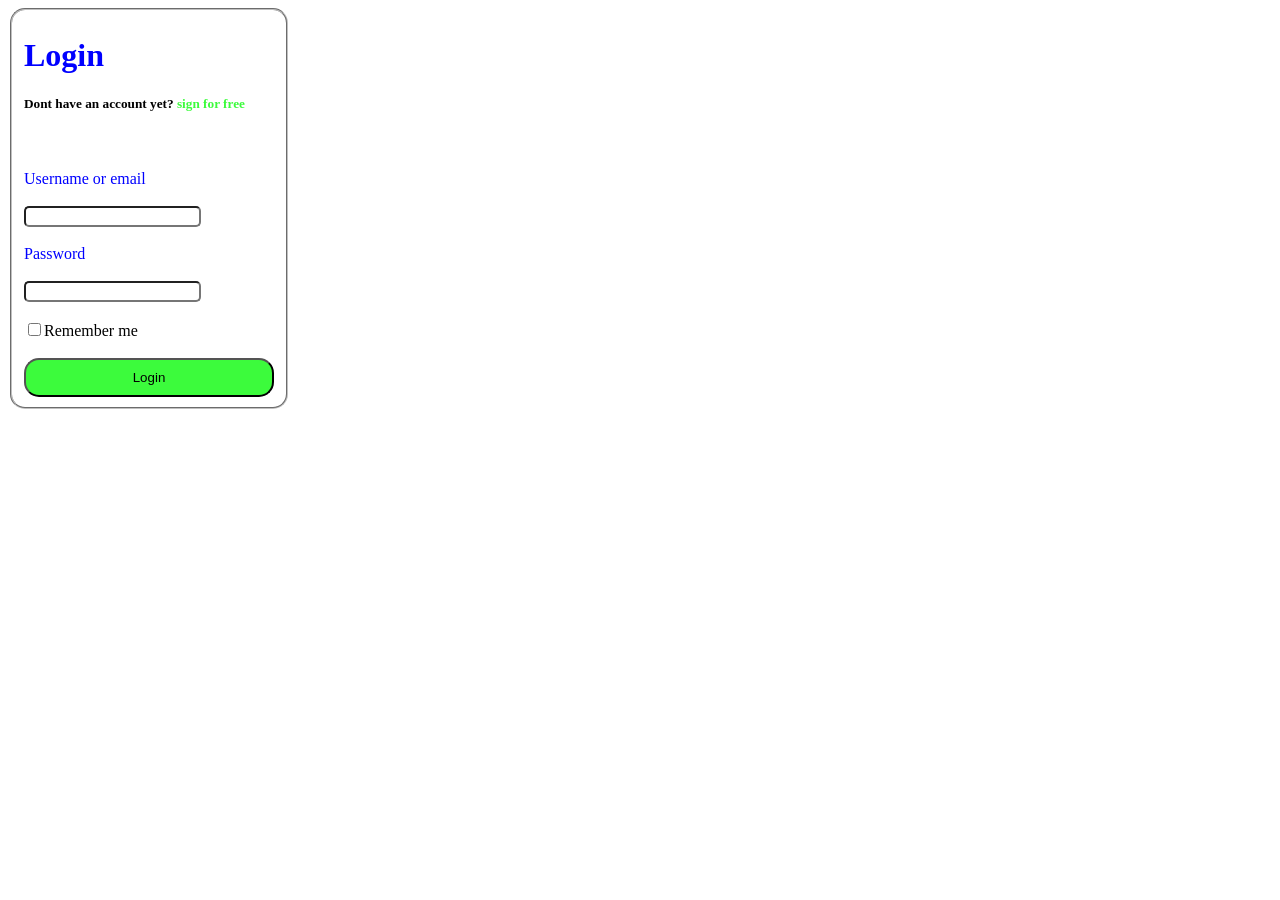
==== index.html @ 4f33f74e "gutsss" ====
<!DOCTYPE html>
<html lang="en">
<head>
    <meta charset="UTF-8">
    <meta name="viewport" content="width=device-width, initial-scale=1.0">
    <title>githubb</title>
</head>
<body>
     <div>
        <fieldset style="border-radius: 15px; margin-right: 85% ;">
            <div>
            <h1 style="color: blue;">Login</h1>
            <h5>Dont have an account yet? <span style="color: rgb(60, 251, 60) ;">sign for free</span></h5><br><br>
            <label style="color: blue;">Username or email</label><br><br>
            <input type="email" style="border-radius: 5px;"><br><br>
            <label style="color: blue;">Password</label><br><br>
            <input type="password" style="border-radius: 5px;"><br><br>
            <input type="checkbox">Remember me<br><br>
            <button style="background-color: rgb(60, 251, 60); padding: 10px; border: 10%; border-radius: 15px; width: 250px;">Login           </button>
            </div>
        </fieldset>
     </div>
</body>
</html>
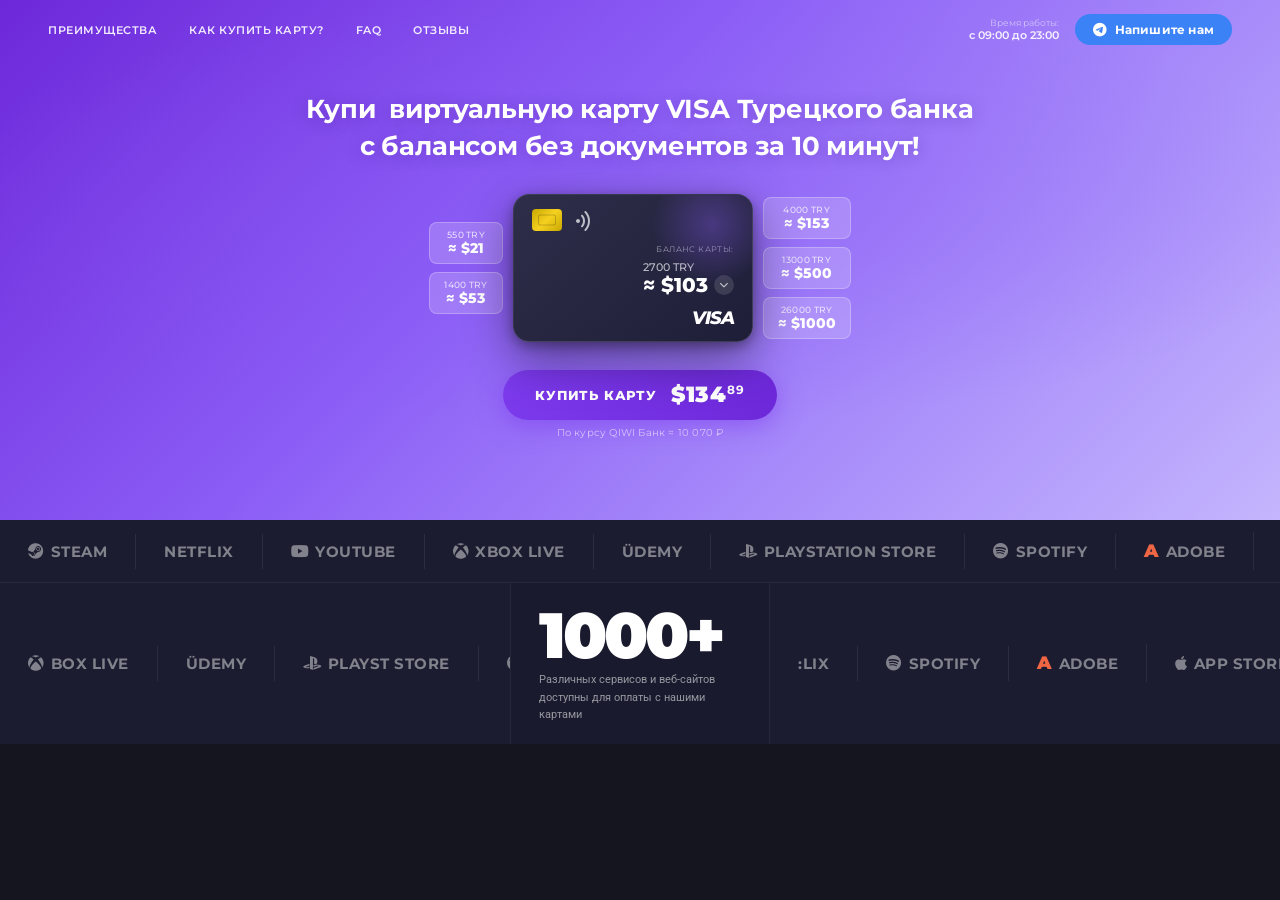
==== commit 0207084f: "guttd" ====
--- a/index.html
+++ b/index.html
@@ -1,24 +1,181 @@
 <!DOCTYPE html>
-<html lang="en">
+<html lang="ru">
 <head>
-    <meta charset="UTF-8">
-    <meta name="viewport" content="width=device-width, initial-scale=1.0">
-    <title>githubb</title>
+  <meta charset="UTF-8" />
+  <meta name="viewport" content="width=device-width, initial-scale=1.0" />
+  <title>Виртуальная карта VISA</title>
+  <link rel="stylesheet" href="index.css" />
+  <link href="https://fonts.googleapis.com/css2?family=Montserrat:wght@400;500;600;700;800&family=Roboto:wght@400;500;700&display=swap" rel="stylesheet" />
+  <!-- Icons via CDN -->
+  <link rel="stylesheet" href="https://cdnjs.cloudflare.com/ajax/libs/font-awesome/6.5.0/css/all.min.css" />
 </head>
 <body>
-     <div>
-        <fieldset style="border-radius: 15px; margin-right: 85% ;">
-            <div>
-            <h1 style="color: blue;">Login</h1>
-            <h5>Dont have an account yet? <span style="color: rgb(60, 251, 60) ;">sign for free</span></h5><br><br>
-            <label style="color: blue;">Username or email</label><br><br>
-            <input type="email" style="border-radius: 5px;"><br><br>
-            <label style="color: blue;">Password</label><br><br>
-            <input type="password" style="border-radius: 5px;"><br><br>
-            <input type="checkbox">Remember me<br><br>
-            <button style="background-color: rgb(60, 251, 60); padding: 10px; border: 10%; border-radius: 15px; width: 250px;">Login           </button>
+
+  <!-- ===== NAVBAR ===== -->
+  <header class="navbar">
+    <nav class="nav-links">
+      <a href="#">ПРЕИМУЩЕСТВА</a>
+      <a href="#">КАК КУПИТЬ КАРТУ?</a>
+      <a href="#">FAQ</a>
+      <a href="#">ОТЗЫВЫ</a>
+    </nav>
+    <div class="nav-right">
+      <div class="work-hours">
+        <span class="work-label">Время работы:</span>
+        <span class="work-time">с 09:00 до 23:00</span>
+      </div>
+      <a href="#" class="tg-btn">
+        <i class="fab fa-telegram-plane"></i>
+        Напишите нам
+      </a>
+    </div>
+  </header>
+
+  <!-- ===== HERO SECTION ===== -->
+  <section class="hero">
+    <div class="hero-content">
+      <h1 class="hero-title">
+        Купи&nbsp; виртуальную карту VISA Турецкого банка<br />
+        с балансом без документов за 10 минут!
+      </h1>
+
+      <!-- Card Widget -->
+      <div class="card-widget">
+        <!-- Balance Pill Options LEFT -->
+        <div class="balance-options left-options">
+          <div class="balance-pill">
+            <span class="try">550 TRY</span>
+            <span class="usd">≈ $21</span>
+          </div>
+          <div class="balance-pill">
+            <span class="try">1400 TRY</span>
+            <span class="usd">≈ $53</span>
+          </div>
+        </div>
+
+        <!-- Card Visual -->
+        <div class="card-visual">
+          <div class="card-chip-wave">
+            <div class="chip"></div>
+            <div class="wave-icon">
+              <i class="fas fa-wifi"></i>
             </div>
-        </fieldset>
-     </div>
+          </div>
+          <div class="card-balance-display">
+            <span class="balance-label">Баланс карты:</span>
+            <div class="balance-amount">
+              <span class="balance-try">2700 TRY</span>
+              <div class="balance-usd-row">
+                <span class="balance-usd">≈ $103</span>
+                <button class="dropdown-btn"><i class="fas fa-chevron-down"></i></button>
+              </div>
+            </div>
+          </div>
+          <div class="card-logo">
+            <span class="visa-text">VISA</span>
+          </div>
+        </div>
+
+        <!-- Balance Pill Options RIGHT -->
+        <div class="balance-options right-options">
+          <div class="balance-pill">
+            <span class="try">4000 TRY</span>
+            <span class="usd">≈ $153</span>
+          </div>
+          <div class="balance-pill">
+            <span class="try">13000 TRY</span>
+            <span class="usd">≈ $500</span>
+          </div>
+          <div class="balance-pill">
+            <span class="try">26000 TRY</span>
+            <span class="usd">≈ $1000</span>
+          </div>
+        </div>
+      </div>
+
+      <!-- Buy Button -->
+      <div class="buy-section">
+        <button class="buy-btn">
+          КУПИТЬ КАРТУ
+          <span class="btn-price">$134<sup>89</sup></span>
+        </button>
+        <p class="exchange-note">По курсу QIWI Банк ≈ 10 070 ₽</p>
+      </div>
+    </div>
+  </section>
+
+  <!-- ===== MARQUEE + STATS SECTION ===== -->
+  <section class="brands-section">
+    <!-- Top Marquee Row -->
+    <div class="marquee-wrapper top-marquee">
+      <div class="marquee-track">
+        <span class="brand-item"><i class="fab fa-steam"></i> STEAM</span>
+        <span class="brand-item"><strong>NETFLIX</strong></span>
+        <span class="brand-item"><i class="fab fa-youtube"></i> YouTube</span>
+        <span class="brand-item"><i class="fab fa-xbox"></i> XBOX LIVE</span>
+        <span class="brand-item">Üdemy</span>
+        <span class="brand-item"><i class="fab fa-playstation"></i> PlayStation Store</span>
+        <span class="brand-item"><i class="fab fa-spotify"></i> Spotify</span>
+        <span class="brand-item"><span class="adobe-a">A</span> Adobe</span>
+        <span class="brand-item">· · ·</span>
+        <!-- Duplicate for seamless loop -->
+        <span class="brand-item"><i class="fab fa-steam"></i> STEAM</span>
+        <span class="brand-item"><strong>NETFLIX</strong></span>
+        <span class="brand-item"><i class="fab fa-youtube"></i> YouTube</span>
+        <span class="brand-item"><i class="fab fa-xbox"></i> XBOX LIVE</span>
+        <span class="brand-item">Üdemy</span>
+        <span class="brand-item"><i class="fab fa-playstation"></i> PlayStation Store</span>
+        <span class="brand-item"><i class="fab fa-spotify"></i> Spotify</span>
+        <span class="brand-item"><span class="adobe-a">A</span> Adobe</span>
+      </div>
+    </div>
+
+    <!-- Middle content row -->
+    <div class="middle-row">
+      <!-- Bottom Marquee LEFT -->
+      <div class="marquee-wrapper bottom-marquee left-half">
+        <div class="marquee-track reverse">
+          <span class="brand-item"><i class="fab fa-xbox"></i> BOX LIVE</span>
+          <span class="brand-item">Üdemy</span>
+          <span class="brand-item"><i class="fab fa-playstation"></i> PlaySt Store</span>
+          <span class="brand-item"><i class="fab fa-spotify"></i> Spotify</span>
+          <span class="brand-item"><span class="adobe-a">A</span> Adobe</span>
+          <span class="brand-item"><i class="fab fa-xbox"></i> BOX LIVE</span>
+          <span class="brand-item">Üdemy</span>
+          <span class="brand-item"><i class="fab fa-playstation"></i> PlaySt Store</span>
+          <span class="brand-item"><i class="fab fa-spotify"></i> Spotify</span>
+          <span class="brand-item"><span class="adobe-a">A</span> Adobe</span>
+        </div>
+      </div>
+
+      <!-- Stats block CENTER -->
+      <div class="stats-block">
+        <div class="stats-number">1000+</div>
+        <div class="stats-text">
+          Различных сервисов и веб-сайтов<br />
+          доступны для оплаты с нашими<br />
+          картами
+        </div>
+      </div>
+
+      <!-- Bottom Marquee RIGHT -->
+      <div class="marquee-wrapper bottom-marquee right-half">
+        <div class="marquee-track">
+          <span class="brand-item"><strong>:LIX</strong></span>
+          <span class="brand-item"><i class="fab fa-spotify"></i> Spotify</span>
+          <span class="brand-item"><span class="adobe-a">A</span> Adobe</span>
+          <span class="brand-item"><i class="fab fa-apple"></i> App Store</span>
+          <span class="brand-item">coursera</span>
+          <span class="brand-item"><strong>:LIX</strong></span>
+          <span class="brand-item"><i class="fab fa-spotify"></i> Spotify</span>
+          <span class="brand-item"><span class="adobe-a">A</span> Adobe</span>
+          <span class="brand-item"><i class="fab fa-apple"></i> App Store</span>
+          <span class="brand-item">coursera</span>
+        </div>
+      </div>
+    </div>
+
+  </section>
+
 </body>
 </html>
--- a/index.css
+++ b/index.css
@@ -0,0 +1,565 @@
+/* ============================================================
+   ROOT VARIABLES
+   ============================================================ */
+:root {
+  --purple-start: #7c3aed;
+  --purple-mid: #8b5cf6;
+  --purple-end: #a78bfa;
+  --hero-bg-start: #6d28d9;
+  --hero-bg-end: #8b5cf6;
+  --dark-bg: #1a1a2e;
+  --darker-bg: #15151f;
+  --card-bg: #2d2d44;
+  --card-border: rgba(255,255,255,0.08);
+  --pill-bg: rgba(255,255,255,0.18);
+  --pill-border: rgba(255,255,255,0.25);
+  --text-white: #ffffff;
+  --text-muted: rgba(255,255,255,0.65);
+  --accent-violet: #7c3aed;
+  --btn-purple: #7c3aed;
+  --tg-blue: #3b82f6;
+  --font-main: 'Montserrat', sans-serif;
+  --font-body: 'Roboto', sans-serif;
+}
+
+/* ============================================================
+   RESET & BASE
+   ============================================================ */
+*, *::before, *::after {
+  margin: 0;
+  padding: 0;
+  box-sizing: border-box;
+}
+
+html, body {
+  width: 100%;
+  overflow-x: hidden;
+  font-family: var(--font-main);
+  background: var(--darker-bg);
+  color: var(--text-white);
+}
+
+a {
+  text-decoration: none;
+  color: inherit;
+}
+
+/* ============================================================
+   NAVBAR
+   ============================================================ */
+.navbar {
+  display: flex;
+  align-items: center;
+  justify-content: space-between;
+  padding: 14px 48px;
+  background: transparent;
+  position: absolute;
+  top: 0;
+  left: 0;
+  right: 0;
+  z-index: 100;
+}
+
+.nav-links {
+  display: flex;
+  align-items: center;
+  gap: 32px;
+}
+
+.nav-links a {
+  font-size: 11px;
+  font-weight: 600;
+  letter-spacing: 0.5px;
+  color: rgba(255,255,255,0.9);
+  transition: color 0.2s;
+  white-space: nowrap;
+}
+
+.nav-links a:hover {
+  color: #fff;
+}
+
+.nav-right {
+  display: flex;
+  align-items: center;
+  gap: 16px;
+}
+
+.work-hours {
+  display: flex;
+  flex-direction: column;
+  align-items: flex-end;
+  font-size: 10px;
+}
+
+.work-label {
+  color: rgba(255,255,255,0.55);
+  font-size: 9px;
+}
+
+.work-time {
+  color: rgba(255,255,255,0.9);
+  font-weight: 600;
+  font-size: 11px;
+}
+
+.tg-btn {
+  display: flex;
+  align-items: center;
+  gap: 7px;
+  background: var(--tg-blue);
+  color: #fff;
+  font-size: 12px;
+  font-weight: 700;
+  padding: 8px 18px;
+  border-radius: 30px;
+  letter-spacing: 0.2px;
+  transition: background 0.2s, transform 0.15s;
+}
+
+.tg-btn:hover {
+  background: #2563eb;
+  transform: translateY(-1px);
+}
+
+.tg-btn .fab {
+  font-size: 14px;
+}
+
+/* ============================================================
+   HERO SECTION
+   ============================================================ */
+.hero {
+  min-height: 520px;
+  background: linear-gradient(135deg, #6d28d9 0%, #8b5cf6 40%, #a78bfa 70%, #c4b5fd 100%);
+  display: flex;
+  align-items: center;
+  justify-content: center;
+  padding-top: 70px;
+  padding-bottom: 60px;
+  position: relative;
+  overflow: hidden;
+}
+
+/* Subtle radial glow overlay */
+.hero::before {
+  content: '';
+  position: absolute;
+  inset: 0;
+  background: radial-gradient(ellipse 80% 60% at 50% 40%, rgba(139,92,246,0.35) 0%, transparent 70%);
+  pointer-events: none;
+}
+
+.hero-content {
+  display: flex;
+  flex-direction: column;
+  align-items: center;
+  gap: 28px;
+  position: relative;
+  z-index: 2;
+}
+
+/* ---- TITLE ---- */
+.hero-title {
+  font-size: 26px;
+  font-weight: 700;
+  text-align: center;
+  color: #fff;
+  line-height: 1.45;
+  max-width: 680px;
+  text-shadow: 0 2px 16px rgba(60,10,120,0.25);
+  letter-spacing: -0.2px;
+}
+
+/* ============================================================
+   CARD WIDGET
+   ============================================================ */
+.card-widget {
+  display: flex;
+  align-items: center;
+  gap: 10px;
+}
+
+/* ---- BALANCE PILLS ---- */
+.balance-options {
+  display: flex;
+  flex-direction: column;
+  gap: 8px;
+}
+
+.balance-pill {
+  display: flex;
+  flex-direction: column;
+  align-items: center;
+  background: var(--pill-bg);
+  border: 1px solid var(--pill-border);
+  border-radius: 8px;
+  padding: 6px 14px;
+  cursor: pointer;
+  transition: background 0.2s, border-color 0.2s;
+  min-width: 72px;
+}
+
+.balance-pill:hover {
+  background: rgba(255,255,255,0.28);
+  border-color: rgba(255,255,255,0.5);
+}
+
+.balance-pill .try {
+  font-size: 9px;
+  color: rgba(255,255,255,0.75);
+  font-weight: 500;
+  letter-spacing: 0.3px;
+}
+
+.balance-pill .usd {
+  font-size: 14px;
+  font-weight: 800;
+  color: #fff;
+  line-height: 1.2;
+}
+
+/* ---- CARD VISUAL ---- */
+.card-visual {
+  width: 240px;
+  height: 148px;
+  background: linear-gradient(140deg, #2e2e4a 0%, #1e1e38 100%);
+  border-radius: 16px;
+  border: 1px solid rgba(255,255,255,0.10);
+  box-shadow: 0 16px 48px rgba(0,0,0,0.45), 0 4px 12px rgba(0,0,0,0.3);
+  display: flex;
+  flex-direction: column;
+  justify-content: space-between;
+  padding: 14px 18px 12px;
+  position: relative;
+  overflow: hidden;
+  flex-shrink: 0;
+}
+
+/* Decorative glow inside card */
+.card-visual::before {
+  content: '';
+  position: absolute;
+  top: -30px;
+  right: -20px;
+  width: 120px;
+  height: 120px;
+  background: radial-gradient(circle, rgba(139,92,246,0.35) 0%, transparent 70%);
+  pointer-events: none;
+}
+
+.card-chip-wave {
+  display: flex;
+  align-items: center;
+  gap: 10px;
+}
+
+.chip {
+  width: 30px;
+  height: 22px;
+  background: linear-gradient(135deg, #c8a800 0%, #f5d020 50%, #c8a800 100%);
+  border-radius: 4px;
+  position: relative;
+}
+
+.chip::after {
+  content: '';
+  position: absolute;
+  top: 50%;
+  left: 50%;
+  transform: translate(-50%, -50%);
+  width: 60%;
+  height: 50%;
+  border: 1px solid rgba(0,0,0,0.2);
+  border-radius: 2px;
+}
+
+.wave-icon {
+  color: rgba(255,255,255,0.7);
+  font-size: 16px;
+  transform: rotate(90deg);
+}
+
+/* Card balance */
+.card-balance-display {
+  display: flex;
+  flex-direction: column;
+  align-items: flex-end;
+  gap: 2px;
+}
+
+.balance-label {
+  font-size: 8px;
+  color: rgba(255,255,255,0.55);
+  text-transform: uppercase;
+  letter-spacing: 0.4px;
+}
+
+.balance-try {
+  font-size: 11px;
+  color: rgba(255,255,255,0.7);
+  font-weight: 500;
+}
+
+.balance-usd-row {
+  display: flex;
+  align-items: center;
+  gap: 6px;
+}
+
+.balance-usd {
+  font-size: 20px;
+  font-weight: 800;
+  color: #fff;
+  line-height: 1;
+}
+
+.dropdown-btn {
+  background: rgba(255,255,255,0.12);
+  border: none;
+  border-radius: 50%;
+  width: 20px;
+  height: 20px;
+  display: flex;
+  align-items: center;
+  justify-content: center;
+  cursor: pointer;
+  color: rgba(255,255,255,0.7);
+  font-size: 9px;
+  transition: background 0.2s;
+}
+
+.dropdown-btn:hover {
+  background: rgba(255,255,255,0.22);
+}
+
+/* VISA logo */
+.card-logo {
+  display: flex;
+  justify-content: flex-end;
+}
+
+.visa-text {
+  font-family: 'Montserrat', sans-serif;
+  font-size: 18px;
+  font-weight: 800;
+  color: #fff;
+  letter-spacing: -1px;
+  font-style: italic;
+}
+
+/* ============================================================
+   BUY BUTTON
+   ============================================================ */
+.buy-section {
+  display: flex;
+  flex-direction: column;
+  align-items: center;
+  gap: 6px;
+}
+
+.buy-btn {
+  display: flex;
+  align-items: center;
+  gap: 14px;
+  background: linear-gradient(90deg, #7c3aed, #6d28d9);
+  color: #fff;
+  font-family: var(--font-main);
+  font-size: 13px;
+  font-weight: 800;
+  letter-spacing: 0.8px;
+  border: none;
+  border-radius: 30px;
+  padding: 14px 32px;
+  cursor: pointer;
+  box-shadow: 0 6px 24px rgba(124,58,237,0.55);
+  transition: transform 0.18s, box-shadow 0.18s;
+}
+
+.buy-btn:hover {
+  transform: translateY(-2px);
+  box-shadow: 0 10px 32px rgba(124,58,237,0.7);
+}
+
+.btn-price {
+  font-size: 22px;
+  font-weight: 900;
+  line-height: 1;
+}
+
+.btn-price sup {
+  font-size: 12px;
+  vertical-align: super;
+  font-weight: 700;
+}
+
+.exchange-note {
+  font-size: 10px;
+  color: rgba(255,255,255,0.6);
+  letter-spacing: 0.2px;
+}
+
+/* ============================================================
+   BRANDS / MARQUEE SECTION
+   ============================================================ */
+.brands-section {
+  background: #1a1a2e;
+  padding: 0;
+  overflow: hidden;
+}
+
+/* ---- MARQUEE WRAPPER ---- */
+.marquee-wrapper {
+  width: 100%;
+  overflow: hidden;
+  padding: 12px 0;
+  background: #1c1c30;
+}
+
+/* ---- TOP MARQUEE ---- */
+.top-marquee {
+  border-bottom: 1px solid rgba(255,255,255,0.06);
+}
+
+/* ---- MARQUEE TRACK ---- */
+.marquee-track {
+  display: flex;
+  align-items: center;
+  gap: 0;
+  white-space: nowrap;
+  animation: marquee-left 28s linear infinite;
+  width: max-content;
+}
+
+.marquee-track.reverse {
+  animation: marquee-right 26s linear infinite;
+}
+
+@keyframes marquee-left {
+  0%   { transform: translateX(0); }
+  100% { transform: translateX(-50%); }
+}
+
+@keyframes marquee-right {
+  0%   { transform: translateX(-50%); }
+  100% { transform: translateX(0); }
+}
+
+/* ---- BRAND ITEMS ---- */
+.brand-item {
+  display: inline-flex;
+  align-items: center;
+  gap: 6px;
+  padding: 8px 28px;
+  font-size: 15px;
+  font-weight: 700;
+  color: rgba(255,255,255,0.45);
+  letter-spacing: 0.5px;
+  border-right: 1px solid rgba(255,255,255,0.07);
+  text-transform: uppercase;
+  font-family: var(--font-main);
+  transition: color 0.2s;
+  cursor: default;
+}
+
+.brand-item:hover {
+  color: rgba(255,255,255,0.75);
+}
+
+.brand-item .fab {
+  font-size: 16px;
+}
+
+.adobe-a {
+  font-weight: 900;
+  font-size: 18px;
+  color: #e64;
+}
+
+/* ---- MIDDLE ROW ---- */
+.middle-row {
+  display: flex;
+  align-items: stretch;
+  min-height: 100px;
+}
+
+.left-half, .right-half {
+  flex: 1;
+  overflow: hidden;
+  background: #1c1c30;
+  display: flex;
+  align-items: center;
+}
+
+/* ---- STATS BLOCK ---- */
+.stats-block {
+  flex-shrink: 0;
+  width: 260px;
+  display: flex;
+  flex-direction: column;
+  align-items: flex-start;
+  justify-content: center;
+  padding: 20px 28px;
+  background: #1a1a2e;
+  border-left: 1px solid rgba(255,255,255,0.06);
+  border-right: 1px solid rgba(255,255,255,0.06);
+}
+
+.stats-number {
+  font-size: 64px;
+  font-weight: 900;
+  color: #fff;
+  line-height: 1;
+  letter-spacing: -3px;
+}
+
+.stats-text {
+  font-size: 11px;
+  color: rgba(255,255,255,0.55);
+  line-height: 1.6;
+  font-weight: 400;
+  margin-top: 4px;
+  font-family: var(--font-body);
+}
+
+/* ============================================================
+   RESPONSIVE (basic)
+   ============================================================ */
+@media (max-width: 860px) {
+  .navbar {
+    padding: 12px 20px;
+    flex-wrap: wrap;
+    gap: 10px;
+  }
+
+  .nav-links {
+    gap: 16px;
+  }
+
+  .hero-title {
+    font-size: 18px;
+    padding: 0 16px;
+  }
+
+  .card-widget {
+    flex-direction: column;
+    align-items: center;
+  }
+
+  .balance-options {
+    flex-direction: row;
+  }
+
+  .left-options, .right-options {
+    flex-direction: row;
+  }
+
+  .stats-block {
+    width: 200px;
+    padding: 14px 16px;
+  }
+
+  .stats-number {
+    font-size: 44px;
+  }
+}
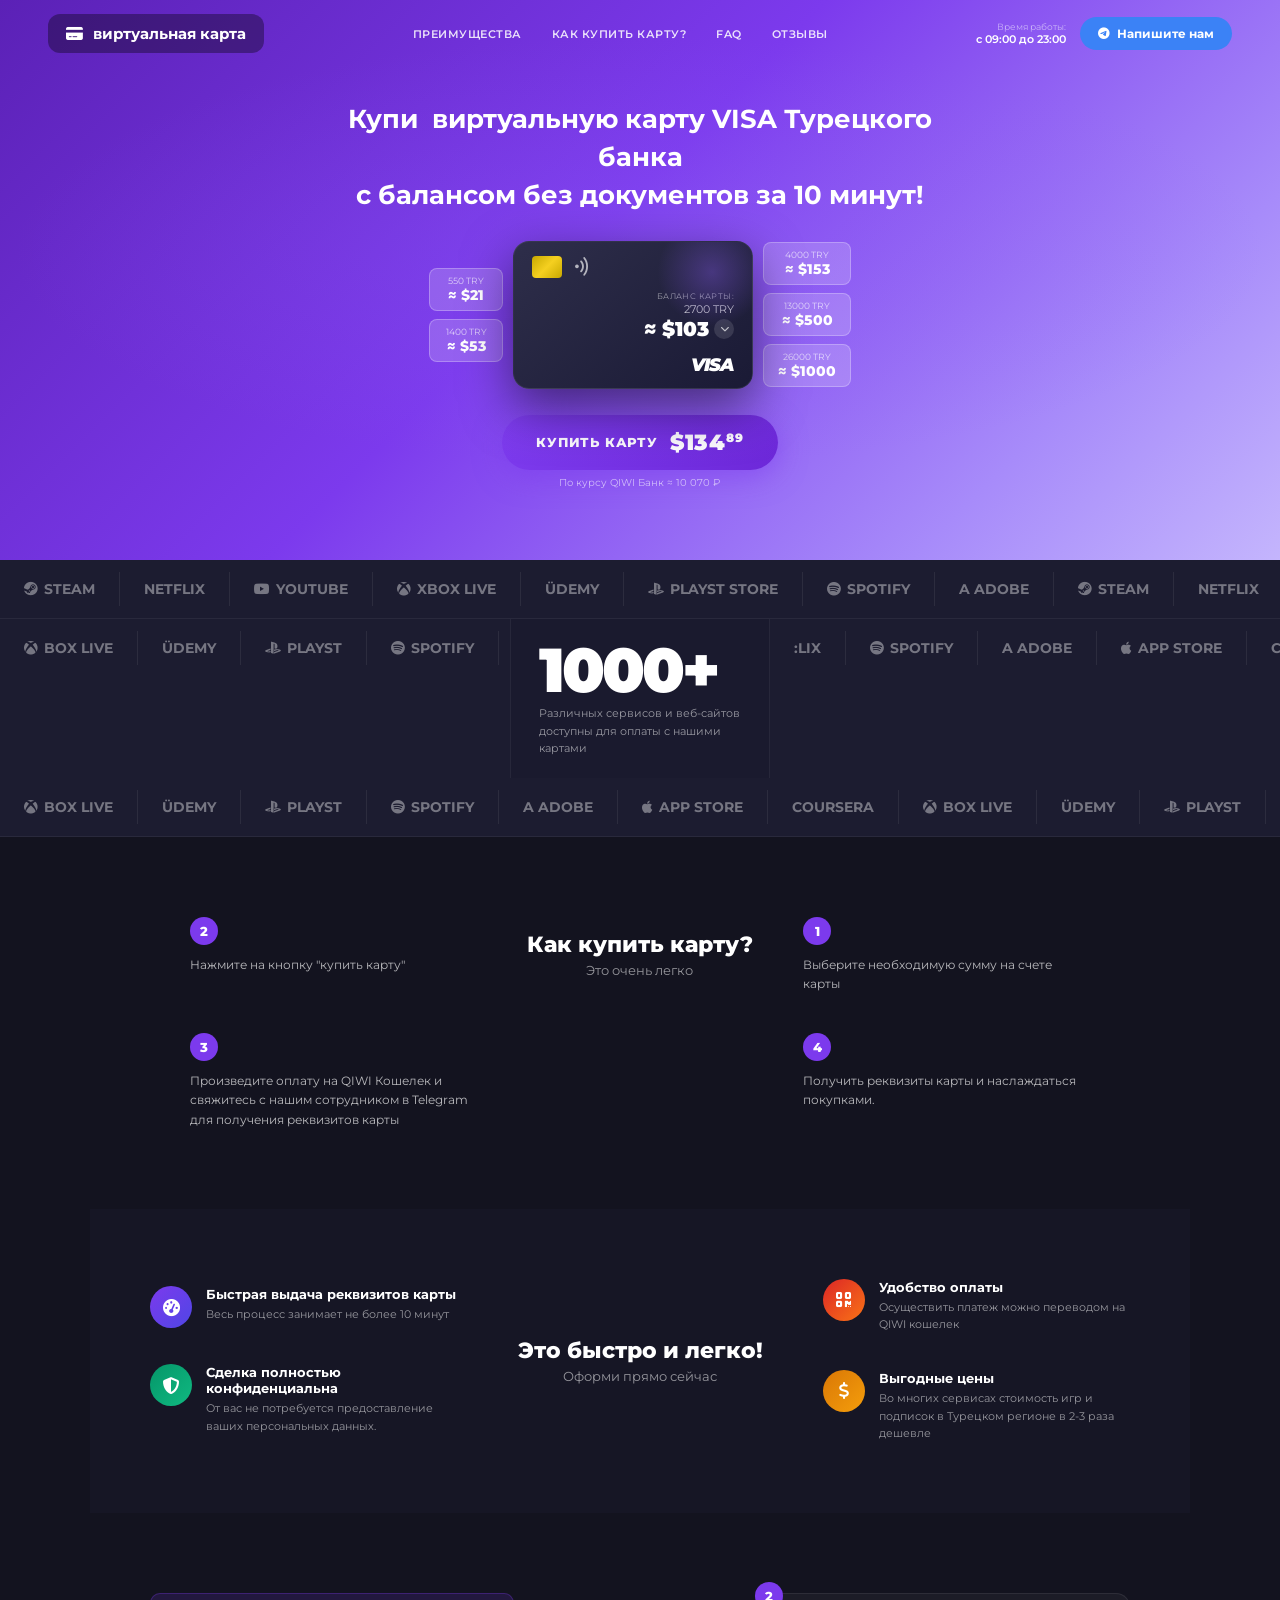
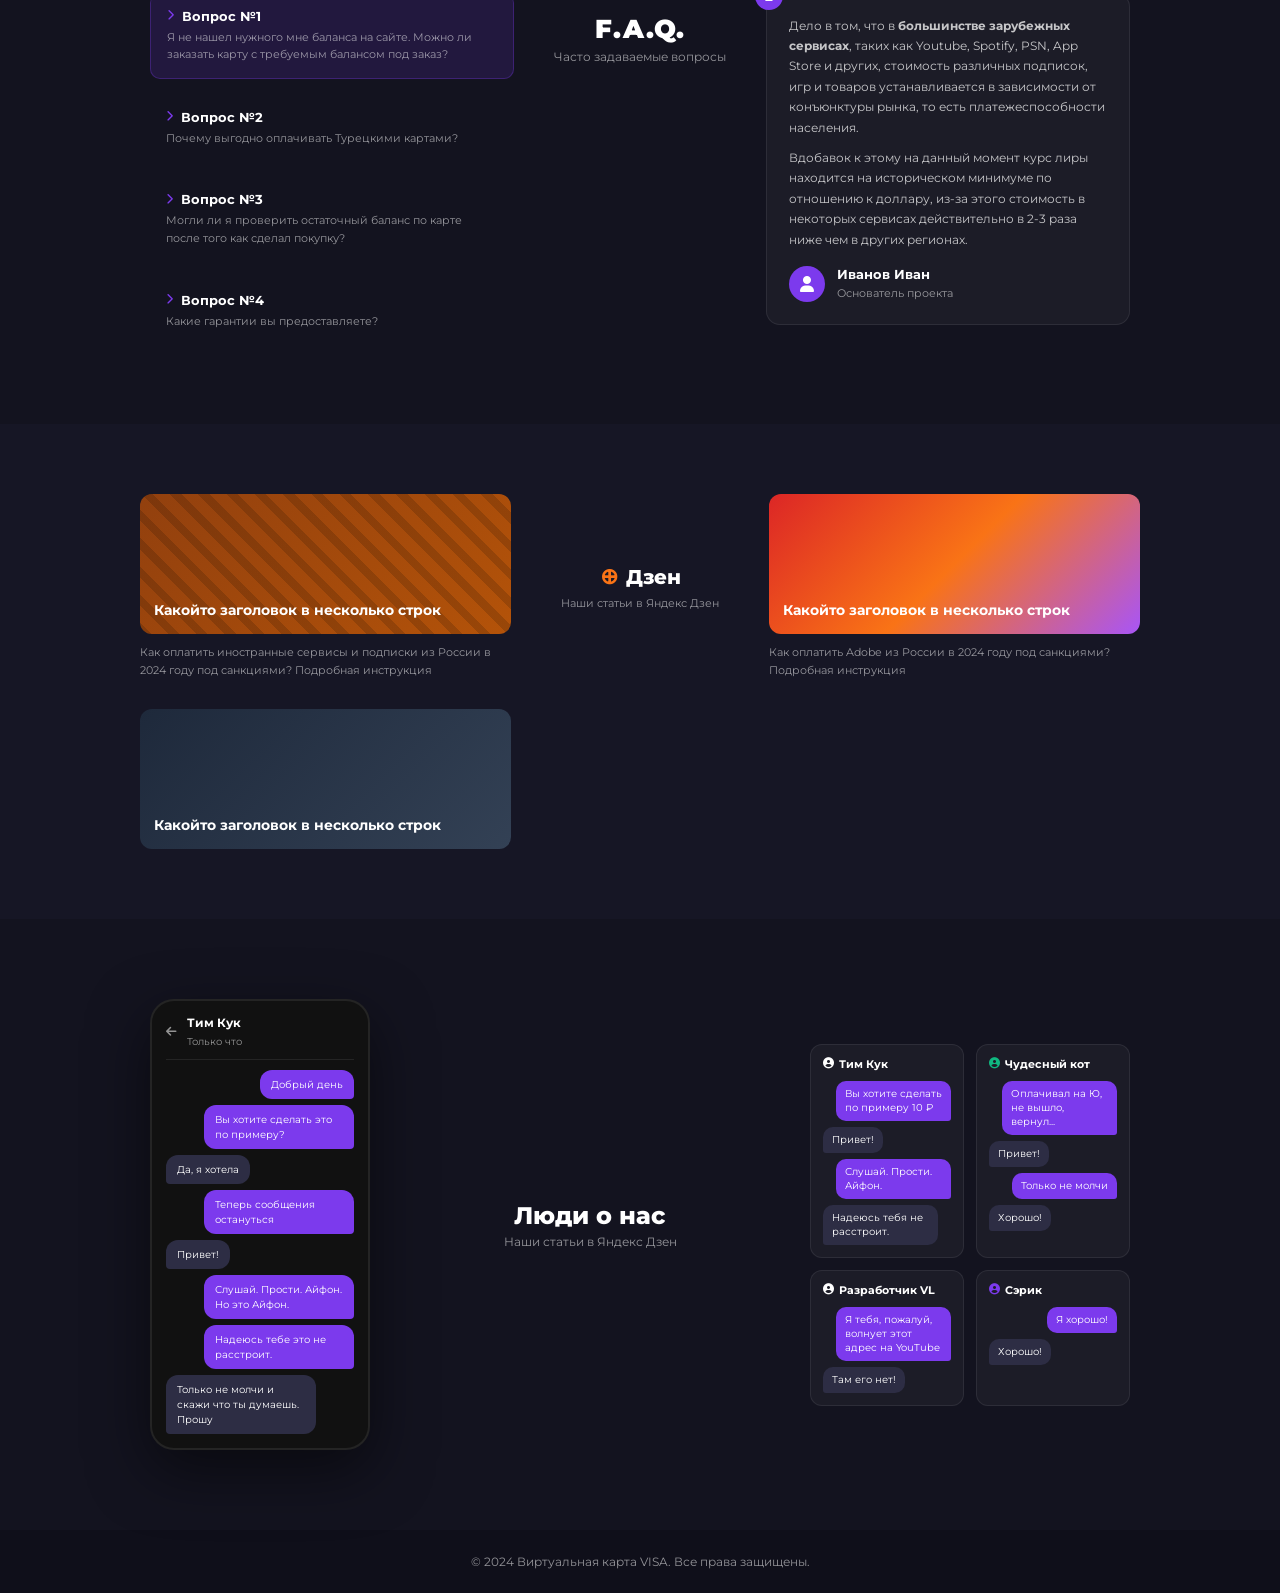
==== commit 794471a6: "guttd" ====
--- a/index.html
+++ b/index.html
@@ -5,177 +5,265 @@
   <meta name="viewport" content="width=device-width, initial-scale=1.0" />
   <title>Виртуальная карта VISA</title>
   <link rel="stylesheet" href="index.css" />
-  <link href="https://fonts.googleapis.com/css2?family=Montserrat:wght@400;500;600;700;800&family=Roboto:wght@400;500;700&display=swap" rel="stylesheet" />
-  <!-- Icons via CDN -->
+  <link href="https://fonts.googleapis.com/css2?family=Montserrat:wght@400;600;700;800;900&display=swap" rel="stylesheet" />
   <link rel="stylesheet" href="https://cdnjs.cloudflare.com/ajax/libs/font-awesome/6.5.0/css/all.min.css" />
 </head>
 <body>
 
-  <!-- ===== NAVBAR ===== -->
-  <header class="navbar">
-    <nav class="nav-links">
-      <a href="#">ПРЕИМУЩЕСТВА</a>
-      <a href="#">КАК КУПИТЬ КАРТУ?</a>
-      <a href="#">FAQ</a>
-      <a href="#">ОТЗЫВЫ</a>
-    </nav>
-    <div class="nav-right">
-      <div class="work-hours">
-        <span class="work-label">Время работы:</span>
-        <span class="work-time">с 09:00 до 23:00</span>
+<!-- ===== NAVBAR ===== -->
+<header class="navbar">
+  <div class="nav-logo">
+    <i class="fas fa-credit-card"></i>
+    <span>виртуальная карта</span>
+  </div>
+  <nav class="nav-links">
+    <a href="#">ПРЕИМУЩЕСТВА</a>
+    <a href="#">КАК КУПИТЬ КАРТУ?</a>
+    <a href="#">FAQ</a>
+    <a href="#">ОТЗЫВЫ</a>
+  </nav>
+  <div class="nav-right">
+    <div class="work-hours">
+      <small>Время работы:</small>
+      <span>с 09:00 до 23:00</span>
+    </div>
+    <a href="#" class="tg-btn"><i class="fab fa-telegram-plane"></i> Напишите нам</a>
+  </div>
+</header>
+
+<!-- ===== HERO ===== -->
+<section class="hero">
+  <h1>Купи&nbsp; виртуальную карту VISA Турецкого банка<br>с балансом без документов за 10 минут!</h1>
+
+  <div class="card-widget">
+    <div class="pills">
+      <div class="pill"><small>550 TRY</small><b>≈ $21</b></div>
+      <div class="pill"><small>1400 TRY</small><b>≈ $53</b></div>
+    </div>
+
+    <div class="card-visual">
+      <div class="card-top">
+        <div class="chip"></div>
+        <i class="fas fa-wifi wave"></i>
       </div>
-      <a href="#" class="tg-btn">
-        <i class="fab fa-telegram-plane"></i>
-        Напишите нам
-      </a>
-    </div>
-  </header>
-
-  <!-- ===== HERO SECTION ===== -->
-  <section class="hero">
-    <div class="hero-content">
-      <h1 class="hero-title">
-        Купи&nbsp; виртуальную карту VISA Турецкого банка<br />
-        с балансом без документов за 10 минут!
-      </h1>
-
-      <!-- Card Widget -->
-      <div class="card-widget">
-        <!-- Balance Pill Options LEFT -->
-        <div class="balance-options left-options">
-          <div class="balance-pill">
-            <span class="try">550 TRY</span>
-            <span class="usd">≈ $21</span>
-          </div>
-          <div class="balance-pill">
-            <span class="try">1400 TRY</span>
-            <span class="usd">≈ $53</span>
-          </div>
-        </div>
-
-        <!-- Card Visual -->
-        <div class="card-visual">
-          <div class="card-chip-wave">
-            <div class="chip"></div>
-            <div class="wave-icon">
-              <i class="fas fa-wifi"></i>
-            </div>
-          </div>
-          <div class="card-balance-display">
-            <span class="balance-label">Баланс карты:</span>
-            <div class="balance-amount">
-              <span class="balance-try">2700 TRY</span>
-              <div class="balance-usd-row">
-                <span class="balance-usd">≈ $103</span>
-                <button class="dropdown-btn"><i class="fas fa-chevron-down"></i></button>
-              </div>
-            </div>
-          </div>
-          <div class="card-logo">
-            <span class="visa-text">VISA</span>
-          </div>
-        </div>
-
-        <!-- Balance Pill Options RIGHT -->
-        <div class="balance-options right-options">
-          <div class="balance-pill">
-            <span class="try">4000 TRY</span>
-            <span class="usd">≈ $153</span>
-          </div>
-          <div class="balance-pill">
-            <span class="try">13000 TRY</span>
-            <span class="usd">≈ $500</span>
-          </div>
-          <div class="balance-pill">
-            <span class="try">26000 TRY</span>
-            <span class="usd">≈ $1000</span>
-          </div>
+      <div class="card-balance">
+        <small>Баланс карты:</small>
+        <span class="bal-try">2700 TRY</span>
+        <div class="bal-row">
+          <span class="bal-usd">≈ $103</span>
+          <button class="drop-btn"><i class="fas fa-chevron-down"></i></button>
         </div>
       </div>
-
-      <!-- Buy Button -->
-      <div class="buy-section">
-        <button class="buy-btn">
-          КУПИТЬ КАРТУ
-          <span class="btn-price">$134<sup>89</sup></span>
-        </button>
-        <p class="exchange-note">По курсу QIWI Банк ≈ 10 070 ₽</p>
+      <div class="card-bottom"><span class="visa">VISA</span></div>
+    </div>
+
+    <div class="pills">
+      <div class="pill"><small>4000 TRY</small><b>≈ $153</b></div>
+      <div class="pill"><small>13000 TRY</small><b>≈ $500</b></div>
+      <div class="pill"><small>26000 TRY</small><b>≈ $1000</b></div>
+    </div>
+  </div>
+
+  <div class="buy-area">
+    <button class="buy-btn">КУПИТЬ КАРТУ <span>$134<sup>89</sup></span></button>
+    <p>По курсу QIWI Банк ≈ 10 070 ₽</p>
+  </div>
+</section>
+
+<!-- ===== BRANDS ===== -->
+<section class="brands">
+  <div class="marquee-wrap"><div class="mq-track">
+    <span><i class="fab fa-steam"></i> STEAM</span><span><b>NETFLIX</b></span>
+    <span><i class="fab fa-youtube"></i> YouTube</span><span><i class="fab fa-xbox"></i> XBOX LIVE</span>
+    <span>Üdemy</span><span><i class="fab fa-playstation"></i> PlaySt Store</span>
+    <span><i class="fab fa-spotify"></i> Spotify</span><span>A Adobe</span>
+    <span><i class="fab fa-steam"></i> STEAM</span><span><b>NETFLIX</b></span>
+    <span><i class="fab fa-youtube"></i> YouTube</span><span><i class="fab fa-xbox"></i> XBOX LIVE</span>
+  </div></div>
+
+  <div class="brands-mid">
+    <div class="marquee-wrap half"><div class="mq-track rev">
+      <span><i class="fab fa-xbox"></i> BOX LIVE</span><span>Üdemy</span>
+      <span><i class="fab fa-playstation"></i> PlaySt</span><span><i class="fab fa-spotify"></i> Spotify</span>
+      <span>A Adobe</span><span><i class="fab fa-xbox"></i> BOX LIVE</span>
+      <span>Üdemy</span><span><i class="fab fa-playstation"></i> PlaySt</span>
+    </div></div>
+
+    <div class="stats-block">
+      <div class="stat-num">1000+</div>
+      <p>Различных сервисов и веб-сайтов<br>доступны для оплаты с нашими<br>картами</p>
+    </div>
+
+    <div class="marquee-wrap half"><div class="mq-track">
+      <span><b>:LIX</b></span><span><i class="fab fa-spotify"></i> Spotify</span>
+      <span>A Adobe</span><span><i class="fab fa-apple"></i> App Store</span>
+      <span>coursera</span><span><b>:LIX</b></span>
+      <span><i class="fab fa-spotify"></i> Spotify</span><span>A Adobe</span>
+    </div></div>
+  </div>
+
+  <div class="marquee-wrap"><div class="mq-track rev">
+    <span><i class="fab fa-xbox"></i> BOX LIVE</span><span>Üdemy</span>
+    <span><i class="fab fa-playstation"></i> PlaySt</span><span><i class="fab fa-spotify"></i> Spotify</span>
+    <span>A Adobe</span><span><i class="fab fa-apple"></i> App Store</span>
+    <span>coursera</span><span><i class="fab fa-xbox"></i> BOX LIVE</span>
+    <span>Üdemy</span><span><i class="fab fa-playstation"></i> PlaySt</span>
+  </div></div>
+</section>
+
+<!-- ===== HOW TO BUY ===== -->
+<section class="how">
+  <div class="how-grid">
+    <div class="step"><div class="snum">2</div><p>Нажмите на кнопку "купить карту"</p></div>
+    <div class="how-center"><h2>Как купить карту?</h2><p>Это очень легко</p></div>
+    <div class="step"><div class="snum">1</div><p>Выберите необходимую сумму на счете карты</p></div>
+
+    <div class="step"><div class="snum">3</div><p>Произведите оплату на QIWI Кошелек и свяжитесь с нашим сотрудником в Telegram для получения реквизитов карты</p></div>
+    <div></div>
+    <div class="step"><div class="snum">4</div><p>Получить реквизиты карты и наслаждаться покупками.</p></div>
+  </div>
+</section>
+
+<!-- ===== BENEFITS ===== -->
+<section class="benefits">
+  <div class="ben-col">
+    <div class="ben-item">
+      <div class="ben-icon speed"><i class="fas fa-tachometer-alt"></i></div>
+      <div><h4>Быстрая выдача реквизитов карты</h4><p>Весь процесс занимает не более 10 минут</p></div>
+    </div>
+    <div class="ben-item">
+      <div class="ben-icon shield"><i class="fas fa-shield-alt"></i></div>
+      <div><h4>Сделка полностью конфиденциальна</h4><p>От вас не потребуется предоставление ваших персональных данных.</p></div>
+    </div>
+  </div>
+
+  <div class="ben-center"><h2>Это быстро и легко!</h2><p>Оформи прямо сейчас</p></div>
+
+  <div class="ben-col">
+    <div class="ben-item">
+      <div class="ben-icon pay"><i class="fas fa-qrcode"></i></div>
+      <div><h4>Удобство оплаты</h4><p>Осуществить платеж можно переводом на QIWI кошелек</p></div>
+    </div>
+    <div class="ben-item">
+      <div class="ben-icon dollar"><i class="fas fa-dollar-sign"></i></div>
+      <div><h4>Выгодные цены</h4><p>Во многих сервисах стоимость игр и подписок в Турецком регионе в 2-3 раза дешевле</p></div>
+    </div>
+  </div>
+</section>
+
+<!-- ===== FAQ ===== -->
+<section class="faq">
+  <div class="faq-left">
+    <div class="faq-item active">
+      <div class="fq"><i class="fas fa-chevron-right"></i> Вопрос №1</div>
+      <p>Я не нашел нужного мне баланса на сайте. Можно ли заказать карту с требуемым балансом под заказ?</p>
+    </div>
+    <div class="faq-item">
+      <div class="fq"><i class="fas fa-chevron-right"></i> Вопрос №2</div>
+      <p>Почему выгодно оплачивать Турецкими картами?</p>
+    </div>
+    <div class="faq-item">
+      <div class="fq"><i class="fas fa-chevron-right"></i> Вопрос №3</div>
+      <p>Могли ли я проверить остаточный баланс по карте после того как сделал покупку?</p>
+    </div>
+    <div class="faq-item">
+      <div class="fq"><i class="fas fa-chevron-right"></i> Вопрос №4</div>
+      <p>Какие гарантии вы предоставляете?</p>
+    </div>
+  </div>
+
+  <div class="faq-center"><h2>F.A.Q.</h2><p>Часто задаваемые вопросы</p></div>
+
+  <div class="faq-right">
+    <div class="faq-answer">
+      <div class="anum">2</div>
+      <p>Дело в том, что в <b>большинстве зарубежных сервисах</b>, таких как Youtube, Spotify, PSN, App Store и других, стоимость различных подписок, игр и товаров устанавливается в зависимости от конъюнктуры рынка, то есть платежеспособности населения.</p>
+      <p>Вдобавок к этому на данный момент курс лиры находится на историческом минимуме по отношению к доллару, из-за этого стоимость в некоторых сервисах действительно в 2-3 раза ниже чем в других регионах.</p>
+      <div class="author">
+        <div class="avatar"><i class="fas fa-user"></i></div>
+        <div><b>Иванов Иван</b><small>Основатель проекта</small></div>
       </div>
     </div>
-  </section>
-
-  <!-- ===== MARQUEE + STATS SECTION ===== -->
-  <section class="brands-section">
-    <!-- Top Marquee Row -->
-    <div class="marquee-wrapper top-marquee">
-      <div class="marquee-track">
-        <span class="brand-item"><i class="fab fa-steam"></i> STEAM</span>
-        <span class="brand-item"><strong>NETFLIX</strong></span>
-        <span class="brand-item"><i class="fab fa-youtube"></i> YouTube</span>
-        <span class="brand-item"><i class="fab fa-xbox"></i> XBOX LIVE</span>
-        <span class="brand-item">Üdemy</span>
-        <span class="brand-item"><i class="fab fa-playstation"></i> PlayStation Store</span>
-        <span class="brand-item"><i class="fab fa-spotify"></i> Spotify</span>
-        <span class="brand-item"><span class="adobe-a">A</span> Adobe</span>
-        <span class="brand-item">· · ·</span>
-        <!-- Duplicate for seamless loop -->
-        <span class="brand-item"><i class="fab fa-steam"></i> STEAM</span>
-        <span class="brand-item"><strong>NETFLIX</strong></span>
-        <span class="brand-item"><i class="fab fa-youtube"></i> YouTube</span>
-        <span class="brand-item"><i class="fab fa-xbox"></i> XBOX LIVE</span>
-        <span class="brand-item">Üdemy</span>
-        <span class="brand-item"><i class="fab fa-playstation"></i> PlayStation Store</span>
-        <span class="brand-item"><i class="fab fa-spotify"></i> Spotify</span>
-        <span class="brand-item"><span class="adobe-a">A</span> Adobe</span>
-      </div>
-    </div>
-
-    <!-- Middle content row -->
-    <div class="middle-row">
-      <!-- Bottom Marquee LEFT -->
-      <div class="marquee-wrapper bottom-marquee left-half">
-        <div class="marquee-track reverse">
-          <span class="brand-item"><i class="fab fa-xbox"></i> BOX LIVE</span>
-          <span class="brand-item">Üdemy</span>
-          <span class="brand-item"><i class="fab fa-playstation"></i> PlaySt Store</span>
-          <span class="brand-item"><i class="fab fa-spotify"></i> Spotify</span>
-          <span class="brand-item"><span class="adobe-a">A</span> Adobe</span>
-          <span class="brand-item"><i class="fab fa-xbox"></i> BOX LIVE</span>
-          <span class="brand-item">Üdemy</span>
-          <span class="brand-item"><i class="fab fa-playstation"></i> PlaySt Store</span>
-          <span class="brand-item"><i class="fab fa-spotify"></i> Spotify</span>
-          <span class="brand-item"><span class="adobe-a">A</span> Adobe</span>
-        </div>
-      </div>
-
-      <!-- Stats block CENTER -->
-      <div class="stats-block">
-        <div class="stats-number">1000+</div>
-        <div class="stats-text">
-          Различных сервисов и веб-сайтов<br />
-          доступны для оплаты с нашими<br />
-          картами
-        </div>
-      </div>
-
-      <!-- Bottom Marquee RIGHT -->
-      <div class="marquee-wrapper bottom-marquee right-half">
-        <div class="marquee-track">
-          <span class="brand-item"><strong>:LIX</strong></span>
-          <span class="brand-item"><i class="fab fa-spotify"></i> Spotify</span>
-          <span class="brand-item"><span class="adobe-a">A</span> Adobe</span>
-          <span class="brand-item"><i class="fab fa-apple"></i> App Store</span>
-          <span class="brand-item">coursera</span>
-          <span class="brand-item"><strong>:LIX</strong></span>
-          <span class="brand-item"><i class="fab fa-spotify"></i> Spotify</span>
-          <span class="brand-item"><span class="adobe-a">A</span> Adobe</span>
-          <span class="brand-item"><i class="fab fa-apple"></i> App Store</span>
-          <span class="brand-item">coursera</span>
-        </div>
-      </div>
-    </div>
-
-  </section>
+  </div>
+</section>
+
+<!-- ===== ARTICLES ===== -->
+<section class="articles">
+  <div class="art-grid">
+    <div class="art-card">
+      <div class="art-img sanctions"><span>Какойто заголовок в несколько строк</span></div>
+      <p>Как оплатить иностранные сервисы и подписки из России в 2024 году под санкциями? Подробная инструкция</p>
+    </div>
+
+    <div class="art-center">
+      <div class="dzen"><span class="dzen-icon">⊕</span> Дзен</div>
+      <p>Наши статьи в Яндекс Дзен</p>
+    </div>
+
+    <div class="art-card">
+      <div class="art-img adobe"><span>Какойто заголовок в несколько строк</span></div>
+      <p>Как оплатить Adobe из России в 2024 году под санкциями? Подробная инструкция</p>
+    </div>
+
+    <div class="art-card wide">
+      <div class="art-img surprise"><span>Какойто заголовок в несколько строк</span></div>
+    </div>
+  </div>
+</section>
+
+<!-- ===== REVIEWS ===== -->
+<section class="reviews">
+  <div class="phone">
+    <div class="phone-top">
+      <i class="fas fa-arrow-left"></i>
+      <div><b>Тим Кук</b><small>Только что</small></div>
+    </div>
+    <div class="chat">
+      <div class="msg out">Добрый день</div>
+      <div class="msg out">Вы хотите сделать это по примеру?</div>
+      <div class="msg in">Да, я хотела</div>
+      <div class="msg out">Теперь сообщения остануться</div>
+      <div class="msg in">Привет!</div>
+      <div class="msg out">Слушай. Прости. Айфон. Но это Айфон.</div>
+      <div class="msg out">Надеюсь тебе это не расстроит.</div>
+      <div class="msg in">Только не молчи и скажи что ты думаешь. Прошу</div>
+    </div>
+  </div>
+
+  <div class="rev-center"><h2>Люди о нас</h2><p>Наши статьи в Яндекс Дзен</p></div>
+
+  <div class="ss-grid">
+    <div class="ss">
+      <div class="ss-head"><i class="fas fa-user-circle"></i> Тим Кук</div>
+      <div class="ss-msg out">Вы хотите сделать по примеру 10 ₽</div>
+      <div class="ss-msg in">Привет!</div>
+      <div class="ss-msg out">Слушай. Прости. Айфон.</div>
+      <div class="ss-msg in">Надеюсь тебя не расстроит.</div>
+    </div>
+    <div class="ss">
+      <div class="ss-head green"><i class="fas fa-user-circle"></i> Чудесный кот</div>
+      <div class="ss-msg out">Оплачивал на Ю, не вышло, вернул...</div>
+      <div class="ss-msg in">Привет!</div>
+      <div class="ss-msg out">Только не молчи</div>
+      <div class="ss-msg in">Хорошо!</div>
+    </div>
+    <div class="ss">
+      <div class="ss-head"><i class="fas fa-user-circle"></i> Разработчик VL</div>
+      <div class="ss-msg out">Я тебя, пожалуй, волнует этот адрес на YouTube</div>
+      <div class="ss-msg in">Там его нет!</div>
+    </div>
+    <div class="ss">
+      <div class="ss-head purple"><i class="fas fa-user-circle"></i> Сэрик</div>
+      <div class="ss-msg out">Я хорошо!</div>
+      <div class="ss-msg in">Хорошо!</div>
+    </div>
+  </div>
+</section>
+
+<!-- ===== FOOTER ===== -->
+<footer class="footer">
+  <p>© 2024 Виртуальная карта VISA. Все права защищены.</p>
+</footer>
 
 </body>
 </html>
--- a/index.css
+++ b/index.css
@@ -1,565 +1,262 @@
-/* ============================================================
-   ROOT VARIABLES
-   ============================================================ */
+/* === ROOT === */
 :root {
-  --purple-start: #7c3aed;
-  --purple-mid: #8b5cf6;
-  --purple-end: #a78bfa;
-  --hero-bg-start: #6d28d9;
-  --hero-bg-end: #8b5cf6;
-  --dark-bg: #1a1a2e;
-  --darker-bg: #15151f;
-  --card-bg: #2d2d44;
-  --card-border: rgba(255,255,255,0.08);
+  --purple: #7c3aed;
+  --purple-dark: #6d28d9;
+  --dark: #1a1a2e;
+  --darker: #13131f;
+  --card-bg: #252540;
+  --text: #fff;
+  --muted: rgba(255,255,255,0.55);
   --pill-bg: rgba(255,255,255,0.18);
-  --pill-border: rgba(255,255,255,0.25);
-  --text-white: #ffffff;
-  --text-muted: rgba(255,255,255,0.65);
-  --accent-violet: #7c3aed;
-  --btn-purple: #7c3aed;
-  --tg-blue: #3b82f6;
-  --font-main: 'Montserrat', sans-serif;
-  --font-body: 'Roboto', sans-serif;
-}
-
-/* ============================================================
-   RESET & BASE
-   ============================================================ */
-*, *::before, *::after {
-  margin: 0;
-  padding: 0;
-  box-sizing: border-box;
-}
-
-html, body {
-  width: 100%;
-  overflow-x: hidden;
-  font-family: var(--font-main);
-  background: var(--darker-bg);
-  color: var(--text-white);
-}
-
-a {
-  text-decoration: none;
-  color: inherit;
-}
-
-/* ============================================================
-   NAVBAR
-   ============================================================ */
+  --font: 'Montserrat', sans-serif;
+}
+
+*, *::before, *::after { margin: 0; padding: 0; box-sizing: border-box; }
+html, body { font-family: var(--font); background: var(--darker); color: var(--text); overflow-x: hidden; }
+a { text-decoration: none; color: inherit; }
+
+/* === NAVBAR === */
 .navbar {
-  display: flex;
-  align-items: center;
-  justify-content: space-between;
-  padding: 14px 48px;
-  background: transparent;
-  position: absolute;
-  top: 0;
-  left: 0;
-  right: 0;
-  z-index: 100;
-}
-
-.nav-links {
-  display: flex;
-  align-items: center;
-  gap: 32px;
-}
-
-.nav-links a {
-  font-size: 11px;
-  font-weight: 600;
-  letter-spacing: 0.5px;
-  color: rgba(255,255,255,0.9);
-  transition: color 0.2s;
-  white-space: nowrap;
-}
-
-.nav-links a:hover {
-  color: #fff;
-}
-
-.nav-right {
-  display: flex;
-  align-items: center;
-  gap: 16px;
-}
-
-.work-hours {
-  display: flex;
-  flex-direction: column;
-  align-items: flex-end;
-  font-size: 10px;
-}
-
-.work-label {
-  color: rgba(255,255,255,0.55);
-  font-size: 9px;
-}
-
-.work-time {
-  color: rgba(255,255,255,0.9);
-  font-weight: 600;
-  font-size: 11px;
-}
-
-.tg-btn {
-  display: flex;
-  align-items: center;
-  gap: 7px;
-  background: var(--tg-blue);
-  color: #fff;
-  font-size: 12px;
-  font-weight: 700;
-  padding: 8px 18px;
-  border-radius: 30px;
-  letter-spacing: 0.2px;
-  transition: background 0.2s, transform 0.15s;
-}
-
-.tg-btn:hover {
-  background: #2563eb;
-  transform: translateY(-1px);
-}
-
-.tg-btn .fab {
-  font-size: 14px;
-}
-
-/* ============================================================
-   HERO SECTION
-   ============================================================ */
+  display: flex; align-items: center; justify-content: space-between;
+  padding: 14px 48px; position: absolute; top: 0; left: 0; right: 0; z-index: 100;
+}
+.nav-logo { display: flex; align-items: center; gap: 10px; font-weight: 700; font-size: 15px;
+  background: rgba(0,0,0,0.35); padding: 10px 18px; border-radius: 12px; }
+.nav-links { display: flex; gap: 30px; }
+.nav-links a { font-size: 11px; font-weight: 600; letter-spacing: .5px; color: rgba(255,255,255,.85); transition: color .2s; }
+.nav-links a:hover { color: #fff; }
+.nav-right { display: flex; align-items: center; gap: 14px; }
+.work-hours { display: flex; flex-direction: column; align-items: flex-end; }
+.work-hours small { font-size: 9px; color: var(--muted); }
+.work-hours span { font-size: 11px; font-weight: 600; }
+.tg-btn { display: flex; align-items: center; gap: 7px; background: #3b82f6; color: #fff;
+  font-size: 12px; font-weight: 700; padding: 9px 18px; border-radius: 30px; transition: background .2s; }
+.tg-btn:hover { background: #2563eb; }
+
+/* === HERO === */
 .hero {
-  min-height: 520px;
-  background: linear-gradient(135deg, #6d28d9 0%, #8b5cf6 40%, #a78bfa 70%, #c4b5fd 100%);
-  display: flex;
-  align-items: center;
-  justify-content: center;
-  padding-top: 70px;
-  padding-bottom: 60px;
-  position: relative;
-  overflow: hidden;
-}
-
-/* Subtle radial glow overlay */
+  min-height: 560px; display: flex; flex-direction: column; align-items: center; justify-content: center;
+  gap: 26px; padding: 90px 20px 60px;
+  background: linear-gradient(135deg, #5b21b6 0%, #7c3aed 45%, #a78bfa 80%, #c4b5fd 100%);
+  position: relative; overflow: hidden;
+}
 .hero::before {
-  content: '';
-  position: absolute;
-  inset: 0;
-  background: radial-gradient(ellipse 80% 60% at 50% 40%, rgba(139,92,246,0.35) 0%, transparent 70%);
+  content: ''; position: absolute; inset: 0;
+  background: radial-gradient(ellipse 70% 55% at 50% 45%, rgba(139,92,246,.3) 0%, transparent 70%);
   pointer-events: none;
 }
-
-.hero-content {
-  display: flex;
-  flex-direction: column;
-  align-items: center;
-  gap: 28px;
-  position: relative;
-  z-index: 2;
-}
-
-/* ---- TITLE ---- */
-.hero-title {
-  font-size: 26px;
-  font-weight: 700;
-  text-align: center;
-  color: #fff;
-  line-height: 1.45;
-  max-width: 680px;
-  text-shadow: 0 2px 16px rgba(60,10,120,0.25);
-  letter-spacing: -0.2px;
-}
-
-/* ============================================================
-   CARD WIDGET
-   ============================================================ */
-.card-widget {
-  display: flex;
-  align-items: center;
-  gap: 10px;
-}
-
-/* ---- BALANCE PILLS ---- */
-.balance-options {
-  display: flex;
-  flex-direction: column;
-  gap: 8px;
-}
-
-.balance-pill {
-  display: flex;
-  flex-direction: column;
-  align-items: center;
-  background: var(--pill-bg);
-  border: 1px solid var(--pill-border);
-  border-radius: 8px;
-  padding: 6px 14px;
-  cursor: pointer;
-  transition: background 0.2s, border-color 0.2s;
-  min-width: 72px;
-}
-
-.balance-pill:hover {
-  background: rgba(255,255,255,0.28);
-  border-color: rgba(255,255,255,0.5);
-}
-
-.balance-pill .try {
-  font-size: 9px;
-  color: rgba(255,255,255,0.75);
-  font-weight: 500;
-  letter-spacing: 0.3px;
-}
-
-.balance-pill .usd {
-  font-size: 14px;
-  font-weight: 800;
-  color: #fff;
-  line-height: 1.2;
-}
-
-/* ---- CARD VISUAL ---- */
+.hero h1 { font-size: 26px; font-weight: 700; text-align: center; line-height: 1.45; max-width: 650px; position: relative; }
+
+/* card widget */
+.card-widget { display: flex; align-items: center; gap: 10px; position: relative; }
+.pills { display: flex; flex-direction: column; gap: 8px; }
+.pill { display: flex; flex-direction: column; align-items: center; background: var(--pill-bg);
+  border: 1px solid rgba(255,255,255,.25); border-radius: 8px; padding: 6px 14px;
+  min-width: 74px; cursor: pointer; transition: background .2s; }
+.pill:hover { background: rgba(255,255,255,.28); }
+.pill small { font-size: 9px; color: rgba(255,255,255,.7); }
+.pill b { font-size: 14px; font-weight: 800; }
+
+/* card visual */
 .card-visual {
-  width: 240px;
-  height: 148px;
-  background: linear-gradient(140deg, #2e2e4a 0%, #1e1e38 100%);
-  border-radius: 16px;
-  border: 1px solid rgba(255,255,255,0.10);
-  box-shadow: 0 16px 48px rgba(0,0,0,0.45), 0 4px 12px rgba(0,0,0,0.3);
-  display: flex;
-  flex-direction: column;
-  justify-content: space-between;
-  padding: 14px 18px 12px;
-  position: relative;
-  overflow: hidden;
-  flex-shrink: 0;
-}
-
-/* Decorative glow inside card */
+  width: 240px; height: 148px; flex-shrink: 0;
+  background: linear-gradient(140deg, #2e2e4a, #1a1a35);
+  border-radius: 16px; border: 1px solid rgba(255,255,255,.08);
+  box-shadow: 0 18px 50px rgba(0,0,0,.5);
+  display: flex; flex-direction: column; justify-content: space-between;
+  padding: 14px 18px 12px; position: relative; overflow: hidden;
+}
 .card-visual::before {
-  content: '';
-  position: absolute;
-  top: -30px;
-  right: -20px;
-  width: 120px;
-  height: 120px;
-  background: radial-gradient(circle, rgba(139,92,246,0.35) 0%, transparent 70%);
-  pointer-events: none;
-}
-
-.card-chip-wave {
-  display: flex;
-  align-items: center;
-  gap: 10px;
-}
-
-.chip {
-  width: 30px;
-  height: 22px;
-  background: linear-gradient(135deg, #c8a800 0%, #f5d020 50%, #c8a800 100%);
-  border-radius: 4px;
-  position: relative;
-}
-
-.chip::after {
-  content: '';
-  position: absolute;
-  top: 50%;
-  left: 50%;
-  transform: translate(-50%, -50%);
-  width: 60%;
-  height: 50%;
-  border: 1px solid rgba(0,0,0,0.2);
-  border-radius: 2px;
-}
-
-.wave-icon {
-  color: rgba(255,255,255,0.7);
-  font-size: 16px;
-  transform: rotate(90deg);
-}
-
-/* Card balance */
-.card-balance-display {
-  display: flex;
-  flex-direction: column;
-  align-items: flex-end;
-  gap: 2px;
-}
-
-.balance-label {
-  font-size: 8px;
-  color: rgba(255,255,255,0.55);
-  text-transform: uppercase;
-  letter-spacing: 0.4px;
-}
-
-.balance-try {
-  font-size: 11px;
-  color: rgba(255,255,255,0.7);
-  font-weight: 500;
-}
-
-.balance-usd-row {
-  display: flex;
-  align-items: center;
-  gap: 6px;
-}
-
-.balance-usd {
-  font-size: 20px;
-  font-weight: 800;
-  color: #fff;
-  line-height: 1;
-}
-
-.dropdown-btn {
-  background: rgba(255,255,255,0.12);
-  border: none;
-  border-radius: 50%;
-  width: 20px;
-  height: 20px;
-  display: flex;
-  align-items: center;
-  justify-content: center;
-  cursor: pointer;
-  color: rgba(255,255,255,0.7);
-  font-size: 9px;
-  transition: background 0.2s;
-}
-
-.dropdown-btn:hover {
-  background: rgba(255,255,255,0.22);
-}
-
-/* VISA logo */
-.card-logo {
-  display: flex;
-  justify-content: flex-end;
-}
-
-.visa-text {
-  font-family: 'Montserrat', sans-serif;
-  font-size: 18px;
-  font-weight: 800;
-  color: #fff;
-  letter-spacing: -1px;
-  font-style: italic;
-}
-
-/* ============================================================
-   BUY BUTTON
-   ============================================================ */
-.buy-section {
-  display: flex;
-  flex-direction: column;
-  align-items: center;
-  gap: 6px;
-}
-
+  content: ''; position: absolute; top: -25px; right: -15px;
+  width: 110px; height: 110px;
+  background: radial-gradient(circle, rgba(139,92,246,.35) 0%, transparent 70%);
+}
+.card-top { display: flex; align-items: center; gap: 10px; }
+.chip { width: 30px; height: 22px; background: linear-gradient(135deg,#c8a800,#f5d020,#c8a800); border-radius: 4px; }
+.wave { color: rgba(255,255,255,.65); font-size: 15px; transform: rotate(90deg); }
+.card-balance { display: flex; flex-direction: column; align-items: flex-end; gap: 1px; }
+.card-balance small { font-size: 8px; color: var(--muted); text-transform: uppercase; letter-spacing: .4px; }
+.bal-try { font-size: 11px; color: rgba(255,255,255,.7); }
+.bal-row { display: flex; align-items: center; gap: 5px; }
+.bal-usd { font-size: 20px; font-weight: 900; }
+.drop-btn { background: rgba(255,255,255,.12); border: none; border-radius: 50%; width: 20px; height: 20px;
+  display: flex; align-items: center; justify-content: center; cursor: pointer; color: rgba(255,255,255,.7); font-size: 9px; }
+.card-bottom { display: flex; justify-content: flex-end; }
+.visa { font-size: 18px; font-weight: 900; font-style: italic; letter-spacing: -1px; }
+
+/* buy */
+.buy-area { display: flex; flex-direction: column; align-items: center; gap: 6px; }
 .buy-btn {
-  display: flex;
-  align-items: center;
-  gap: 14px;
-  background: linear-gradient(90deg, #7c3aed, #6d28d9);
-  color: #fff;
-  font-family: var(--font-main);
-  font-size: 13px;
-  font-weight: 800;
-  letter-spacing: 0.8px;
-  border: none;
-  border-radius: 30px;
-  padding: 14px 32px;
-  cursor: pointer;
-  box-shadow: 0 6px 24px rgba(124,58,237,0.55);
-  transition: transform 0.18s, box-shadow 0.18s;
-}
-
-.buy-btn:hover {
-  transform: translateY(-2px);
-  box-shadow: 0 10px 32px rgba(124,58,237,0.7);
-}
-
-.btn-price {
-  font-size: 22px;
-  font-weight: 900;
-  line-height: 1;
-}
-
-.btn-price sup {
-  font-size: 12px;
-  vertical-align: super;
-  font-weight: 700;
-}
-
-.exchange-note {
-  font-size: 10px;
-  color: rgba(255,255,255,0.6);
-  letter-spacing: 0.2px;
-}
-
-/* ============================================================
-   BRANDS / MARQUEE SECTION
-   ============================================================ */
-.brands-section {
-  background: #1a1a2e;
-  padding: 0;
-  overflow: hidden;
-}
-
-/* ---- MARQUEE WRAPPER ---- */
-.marquee-wrapper {
-  width: 100%;
-  overflow: hidden;
-  padding: 12px 0;
-  background: #1c1c30;
-}
-
-/* ---- TOP MARQUEE ---- */
-.top-marquee {
-  border-bottom: 1px solid rgba(255,255,255,0.06);
-}
-
-/* ---- MARQUEE TRACK ---- */
-.marquee-track {
-  display: flex;
-  align-items: center;
-  gap: 0;
-  white-space: nowrap;
-  animation: marquee-left 28s linear infinite;
-  width: max-content;
-}
-
-.marquee-track.reverse {
-  animation: marquee-right 26s linear infinite;
-}
-
-@keyframes marquee-left {
-  0%   { transform: translateX(0); }
-  100% { transform: translateX(-50%); }
-}
-
-@keyframes marquee-right {
-  0%   { transform: translateX(-50%); }
-  100% { transform: translateX(0); }
-}
-
-/* ---- BRAND ITEMS ---- */
-.brand-item {
-  display: inline-flex;
-  align-items: center;
-  gap: 6px;
-  padding: 8px 28px;
-  font-size: 15px;
-  font-weight: 700;
-  color: rgba(255,255,255,0.45);
-  letter-spacing: 0.5px;
-  border-right: 1px solid rgba(255,255,255,0.07);
-  text-transform: uppercase;
-  font-family: var(--font-main);
-  transition: color 0.2s;
-  cursor: default;
-}
-
-.brand-item:hover {
-  color: rgba(255,255,255,0.75);
-}
-
-.brand-item .fab {
-  font-size: 16px;
-}
-
-.adobe-a {
-  font-weight: 900;
-  font-size: 18px;
-  color: #e64;
-}
-
-/* ---- MIDDLE ROW ---- */
-.middle-row {
-  display: flex;
-  align-items: stretch;
-  min-height: 100px;
-}
-
-.left-half, .right-half {
-  flex: 1;
-  overflow: hidden;
-  background: #1c1c30;
-  display: flex;
-  align-items: center;
-}
-
-/* ---- STATS BLOCK ---- */
+  display: flex; align-items: center; gap: 12px;
+  background: linear-gradient(90deg, var(--purple), var(--purple-dark));
+  color: #fff; font-family: var(--font); font-size: 13px; font-weight: 800; letter-spacing: .8px;
+  border: none; border-radius: 30px; padding: 14px 34px; cursor: pointer;
+  box-shadow: 0 6px 28px rgba(124,58,237,.55); transition: transform .18s, box-shadow .18s;
+}
+.buy-btn:hover { transform: translateY(-2px); box-shadow: 0 10px 36px rgba(124,58,237,.7); }
+.buy-btn span { font-size: 22px; font-weight: 900; }
+.buy-btn sup { font-size: 12px; vertical-align: super; }
+.buy-area p { font-size: 10px; color: rgba(255,255,255,.6); }
+
+/* === BRANDS === */
+.brands { background: #1c1c30; overflow: hidden; }
+.marquee-wrap { overflow: hidden; padding: 12px 0; border-bottom: 1px solid rgba(255,255,255,.06); }
+.marquee-wrap.half { flex: 1; border-bottom: none; }
+.mq-track {
+  display: flex; white-space: nowrap; width: max-content;
+  animation: mq-left 30s linear infinite;
+}
+.mq-track.rev { animation: mq-right 28s linear infinite; }
+@keyframes mq-left { 0%{transform:translateX(0)} 100%{transform:translateX(-50%)} }
+@keyframes mq-right { 0%{transform:translateX(-50%)} 100%{transform:translateX(0)} }
+.mq-track span {
+  display: inline-flex; align-items: center; gap: 6px;
+  padding: 8px 24px; font-size: 14px; font-weight: 700;
+  color: rgba(255,255,255,.4); border-right: 1px solid rgba(255,255,255,.07);
+  text-transform: uppercase; transition: color .2s; cursor: default;
+}
+.mq-track span:hover { color: rgba(255,255,255,.7); }
+
+.brands-mid { display: flex; align-items: stretch; }
 .stats-block {
-  flex-shrink: 0;
-  width: 260px;
-  display: flex;
-  flex-direction: column;
-  align-items: flex-start;
-  justify-content: center;
-  padding: 20px 28px;
-  background: #1a1a2e;
-  border-left: 1px solid rgba(255,255,255,0.06);
-  border-right: 1px solid rgba(255,255,255,0.06);
-}
-
-.stats-number {
-  font-size: 64px;
-  font-weight: 900;
-  color: #fff;
-  line-height: 1;
-  letter-spacing: -3px;
-}
-
-.stats-text {
-  font-size: 11px;
-  color: rgba(255,255,255,0.55);
-  line-height: 1.6;
-  font-weight: 400;
-  margin-top: 4px;
-  font-family: var(--font-body);
-}
-
-/* ============================================================
-   RESPONSIVE (basic)
-   ============================================================ */
-@media (max-width: 860px) {
-  .navbar {
-    padding: 12px 20px;
-    flex-wrap: wrap;
-    gap: 10px;
-  }
-
-  .nav-links {
-    gap: 16px;
-  }
-
-  .hero-title {
-    font-size: 18px;
-    padding: 0 16px;
-  }
-
-  .card-widget {
-    flex-direction: column;
-    align-items: center;
-  }
-
-  .balance-options {
-    flex-direction: row;
-  }
-
-  .left-options, .right-options {
-    flex-direction: row;
-  }
-
-  .stats-block {
-    width: 200px;
-    padding: 14px 16px;
-  }
-
-  .stats-number {
-    font-size: 44px;
-  }
-}+  flex-shrink: 0; width: 260px; padding: 20px 28px;
+  background: #1a1a2e; border-left: 1px solid rgba(255,255,255,.06); border-right: 1px solid rgba(255,255,255,.06);
+  display: flex; flex-direction: column; justify-content: center;
+}
+.stat-num { font-size: 62px; font-weight: 900; letter-spacing: -3px; line-height: 1; }
+.stats-block p { font-size: 11px; color: var(--muted); line-height: 1.6; margin-top: 4px; }
+
+/* === HOW TO BUY === */
+.how { background: var(--darker); padding: 80px 60px; }
+.how-grid {
+  display: grid; grid-template-columns: 1fr 1fr 1fr;
+  gap: 40px 20px; max-width: 900px; margin: 0 auto;
+}
+.how-center { display: flex; flex-direction: column; align-items: center; justify-content: center; text-align: center; }
+.how-center h2 { font-size: 22px; font-weight: 800; }
+.how-center p { color: var(--muted); font-size: 13px; margin-top: 4px; }
+.step { display: flex; flex-direction: column; gap: 10px; }
+.step p { font-size: 12px; color: rgba(255,255,255,.7); line-height: 1.6; }
+.snum {
+  width: 28px; height: 28px; border-radius: 50%;
+  background: var(--purple); display: flex; align-items: center; justify-content: center;
+  font-size: 13px; font-weight: 800; flex-shrink: 0;
+}
+
+/* === BENEFITS === */
+.benefits {
+  background: #161625; padding: 70px 60px;
+  display: grid; grid-template-columns: 1fr auto 1fr; gap: 40px; align-items: center;
+  max-width: 1100px; margin: 0 auto;
+}
+.ben-col { display: flex; flex-direction: column; gap: 36px; }
+.ben-item { display: flex; align-items: flex-start; gap: 14px; }
+.ben-icon {
+  width: 42px; height: 42px; border-radius: 50%; display: flex; align-items: center; justify-content: center;
+  font-size: 17px; flex-shrink: 0;
+}
+.ben-icon.speed { background: linear-gradient(135deg,#7c3aed,#4f46e5); }
+.ben-icon.shield { background: linear-gradient(135deg,#059669,#10b981); }
+.ben-icon.pay { background: linear-gradient(135deg,#dc2626,#f97316); }
+.ben-icon.dollar { background: linear-gradient(135deg,#d97706,#f59e0b); }
+.ben-item h4 { font-size: 13px; font-weight: 700; margin-bottom: 4px; }
+.ben-item p { font-size: 11px; color: var(--muted); line-height: 1.6; }
+.ben-center { text-align: center; padding: 0 20px; }
+.ben-center h2 { font-size: 22px; font-weight: 800; }
+.ben-center p { color: var(--muted); font-size: 13px; margin-top: 4px; }
+
+/* === FAQ === */
+.faq {
+  background: var(--darker); padding: 80px 60px;
+  display: grid; grid-template-columns: 1fr auto 1fr; gap: 40px; align-items: start;
+  max-width: 1100px; margin: 0 auto;
+}
+.faq-left { display: flex; flex-direction: column; gap: 16px; }
+.faq-item { padding: 14px 16px; border-radius: 10px; cursor: pointer; transition: background .2s; }
+.faq-item.active { background: rgba(124,58,237,.15); border: 1px solid rgba(124,58,237,.3); }
+.fq { font-size: 13px; font-weight: 700; margin-bottom: 5px; display: flex; align-items: center; gap: 8px; }
+.fq i { color: var(--purple); font-size: 11px; }
+.faq-item p { font-size: 11px; color: var(--muted); line-height: 1.6; }
+.faq-center { display: flex; flex-direction: column; align-items: center; justify-content: flex-start;
+  padding-top: 20px; text-align: center; min-width: 160px; }
+.faq-center h2 { font-size: 26px; font-weight: 900; letter-spacing: 1px; }
+.faq-center p { color: var(--muted); font-size: 12px; margin-top: 4px; }
+.faq-right {}
+.faq-answer {
+  background: rgba(255,255,255,.04); border: 1px solid rgba(255,255,255,.08);
+  border-radius: 14px; padding: 22px; position: relative;
+}
+.anum {
+  position: absolute; top: -12px; left: -12px;
+  width: 28px; height: 28px; border-radius: 50%; background: var(--purple);
+  display: flex; align-items: center; justify-content: center; font-size: 13px; font-weight: 800;
+}
+.faq-answer p { font-size: 12px; color: rgba(255,255,255,.75); line-height: 1.7; }
+.faq-answer p + p { margin-top: 10px; }
+.author { display: flex; align-items: center; gap: 12px; margin-top: 16px; }
+.avatar { width: 36px; height: 36px; border-radius: 50%; background: var(--purple);
+  display: flex; align-items: center; justify-content: center; font-size: 16px; flex-shrink: 0; }
+.author b { font-size: 13px; display: block; }
+.author small { font-size: 11px; color: var(--muted); }
+
+/* === ARTICLES === */
+.articles { background: #161625; padding: 70px 60px; }
+.art-grid { display: grid; grid-template-columns: 1fr auto 1fr; gap: 30px; max-width: 1000px; margin: 0 auto; }
+.art-card { display: flex; flex-direction: column; gap: 10px; }
+.art-card.wide { grid-column: 1 / 2; }
+.art-img {
+  border-radius: 12px; height: 140px; display: flex; align-items: flex-end;
+  padding: 14px; font-size: 14px; font-weight: 700; line-height: 1.4; color: #fff;
+  background-size: cover; position: relative; overflow: hidden;
+}
+.art-img::before { content: ''; position: absolute; inset: 0; border-radius: 12px; }
+.art-img.sanctions { background: linear-gradient(135deg,#92400e,#b45309); }
+.art-img.sanctions::before { background: repeating-linear-gradient(45deg,rgba(0,0,0,.15),rgba(0,0,0,.15) 8px,transparent 8px,transparent 20px); }
+.art-img.adobe { background: linear-gradient(135deg,#dc2626,#f97316,#a855f7); }
+.art-img.surprise { background: linear-gradient(135deg,#1e293b,#334155); height: 140px; }
+.art-img span { position: relative; z-index: 1; }
+.art-card p { font-size: 11px; color: var(--muted); line-height: 1.6; }
+.art-center { display: flex; flex-direction: column; align-items: center; justify-content: center;
+  text-align: center; padding: 0 20px; min-width: 150px; }
+.dzen { font-size: 20px; font-weight: 800; display: flex; align-items: center; gap: 8px; }
+.dzen-icon { color: #f97316; font-size: 22px; }
+.art-center p { font-size: 11px; color: var(--muted); margin-top: 6px; }
+
+/* === REVIEWS === */
+.reviews {
+  background: var(--darker); padding: 80px 60px;
+  display: grid; grid-template-columns: auto 1fr auto; gap: 40px; align-items: center;
+  max-width: 1100px; margin: 0 auto;
+}
+/* phone */
+.phone {
+  width: 220px; background: #111; border-radius: 24px; padding: 14px;
+  border: 2px solid rgba(255,255,255,.08); box-shadow: 0 20px 60px rgba(0,0,0,.5);
+}
+.phone-top { display: flex; align-items: center; gap: 10px; padding-bottom: 10px;
+  border-bottom: 1px solid rgba(255,255,255,.08); margin-bottom: 10px; }
+.phone-top i { color: var(--muted); font-size: 12px; }
+.phone-top b { font-size: 12px; display: block; }
+.phone-top small { font-size: 10px; color: var(--muted); }
+.chat { display: flex; flex-direction: column; gap: 6px; }
+.msg { max-width: 80%; padding: 7px 11px; border-radius: 12px; font-size: 10px; line-height: 1.5; }
+.msg.out { background: #7c3aed; align-self: flex-end; border-bottom-right-radius: 4px; }
+.msg.in { background: #2d2d44; align-self: flex-start; border-bottom-left-radius: 4px; }
+
+.rev-center { text-align: center; }
+.rev-center h2 { font-size: 24px; font-weight: 800; }
+.rev-center p { font-size: 12px; color: var(--muted); margin-top: 4px; }
+
+/* screenshots */
+.ss-grid { display: grid; grid-template-columns: 1fr 1fr; gap: 12px; width: 320px; }
+.ss { background: rgba(255,255,255,.04); border: 1px solid rgba(255,255,255,.08);
+  border-radius: 12px; padding: 12px; display: flex; flex-direction: column; gap: 6px; }
+.ss-head { font-size: 11px; font-weight: 700; display: flex; align-items: center; gap: 5px; margin-bottom: 4px; }
+.ss-head.green i { color: #10b981; }
+.ss-head.purple i { color: var(--purple); }
+.ss-msg { font-size: 10px; padding: 6px 9px; border-radius: 10px; max-width: 90%; line-height: 1.4; }
+.ss-msg.out { background: #7c3aed; align-self: flex-end; border-bottom-right-radius: 3px; }
+.ss-msg.in { background: #2d2d44; align-self: flex-start; border-bottom-left-radius: 3px; }
+
+/* === FOOTER === */
+.footer { background: #0f0f1a; text-align: center; padding: 24px; font-size: 12px; color: var(--muted); }
